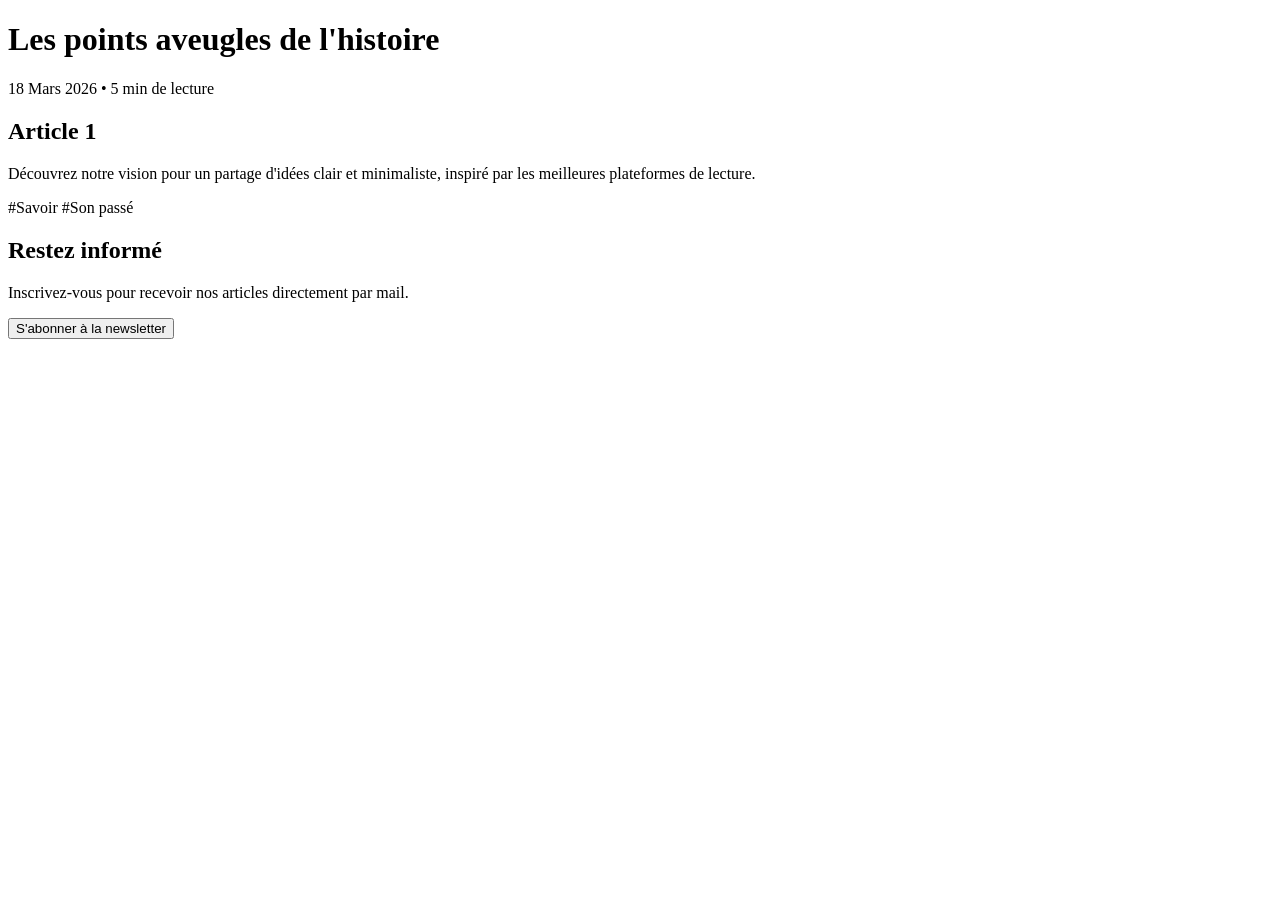
==== index.html @ 555a3b6e "Update index.html" ====
<!DOCTYPE html>
<html lang="fr">
<head>
    <meta charset="UTF-8">
    <meta name="viewport" content="width=device-width, initial-scale=1.0">
    <title>World Website | Blog & Newsletter</title>
    <link href="https://fonts.googleapis.com/css2?family=Lora:wght@400;700&family=Inter:wght@400;600&display=swap" rel="stylesheet">
    <link rel="stylesheet" href="style.css">
</head>
<body>

<header>
    <div class="container">
        <h1><a href="article-1.html" style="text-decoration: none; color: inherit;">Les points aveugles de l'histoire</a></h1>
    </div>
</header>

<main class="container">
    <article>
        <div class="meta">18 Mars 2026 • 5 min de lecture</div>
        <h1>Article 1</h1>
        <p class="excerpt">Découvrez notre vision pour un partage d'idées clair et minimaliste, inspiré par les meilleures plateformes de lecture.</p>
        <div class="meta">#Savoir #Son passé</div>
    </article>

    <section class="newsletter">
    <h2>Restez informé</h2>
    <p>Inscrivez-vous pour recevoir nos articles directement par mail.</p>
    <a href="https://worldwebsite.substack.com/" target="_blank">
        <button>S'abonner à la newsletter</button>
    </a>
</section>
</main>

</body>
</html>
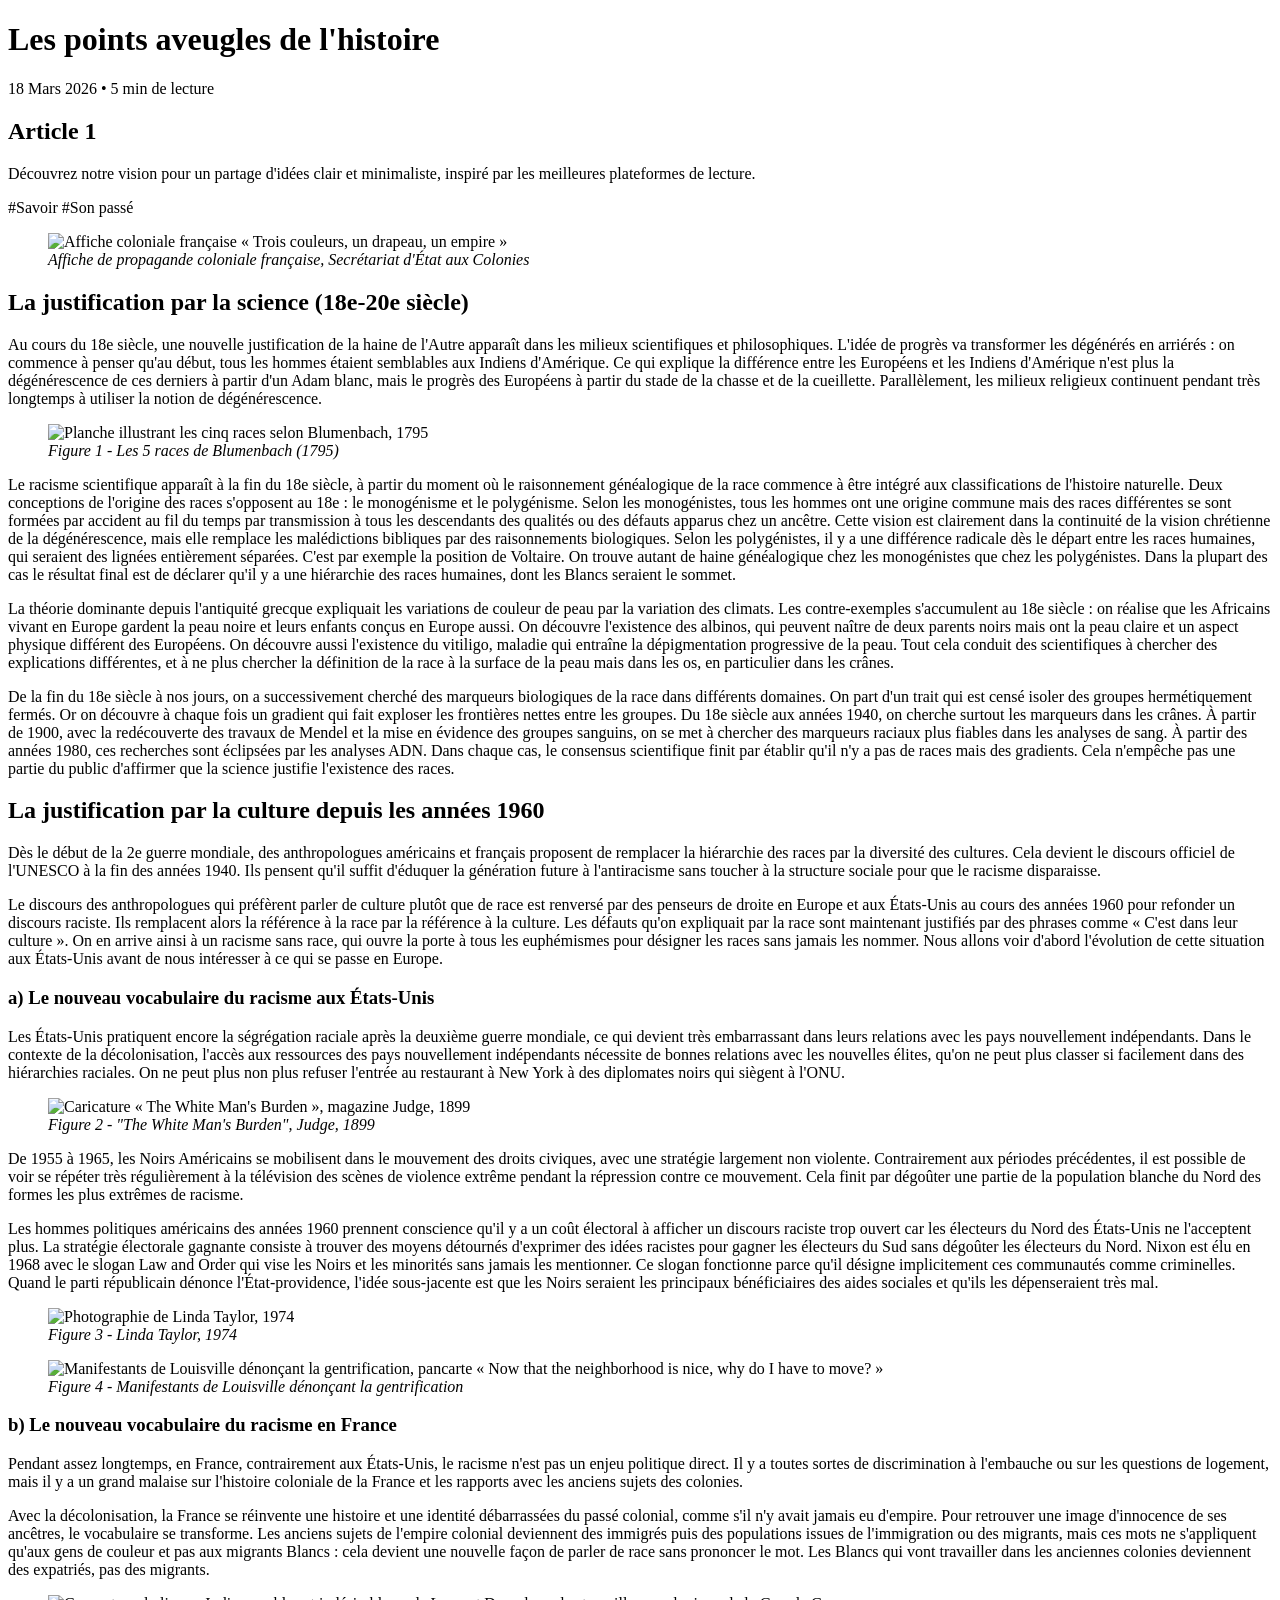
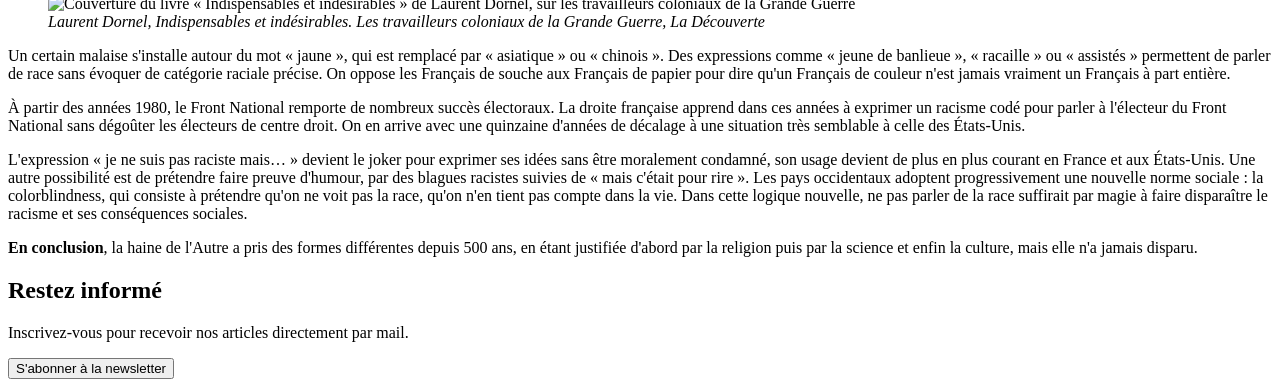
==== commit 05ece861: "Update index.html" ====
--- a/index.html
+++ b/index.html
@@ -8,21 +8,87 @@
     <link rel="stylesheet" href="style.css">
 </head>
 <body>
-
 <header>
     <div class="container">
         <h1><a href="article-1.html" style="text-decoration: none; color: inherit;">Les points aveugles de l'histoire</a></h1>
     </div>
 </header>
-
 <main class="container">
     <article>
         <div class="meta">18 Mars 2026 • 5 min de lecture</div>
         <h1>Article 1</h1>
         <p class="excerpt">Découvrez notre vision pour un partage d'idées clair et minimaliste, inspiré par les meilleures plateformes de lecture.</p>
         <div class="meta">#Savoir #Son passé</div>
+
+        <figure>
+            <img src="images/article1-poster-empire.jpg" alt="Affiche coloniale française « Trois couleurs, un drapeau, un empire »">
+            <figcaption><em>Affiche de propagande coloniale française, Secrétariat d'État aux Colonies</em></figcaption>
+        </figure>
+
+        <h2>La justification par la science (18e-20e siècle)</h2>
+
+        <p>Au cours du 18e siècle, une nouvelle justification de la haine de l'Autre apparaît dans les milieux scientifiques et philosophiques. L'idée de progrès va transformer les dégénérés en arriérés : on commence à penser qu'au début, tous les hommes étaient semblables aux Indiens d'Amérique. Ce qui explique la différence entre les Européens et les Indiens d'Amérique n'est plus la dégénérescence de ces derniers à partir d'un Adam blanc, mais le progrès des Européens à partir du stade de la chasse et de la cueillette. Parallèlement, les milieux religieux continuent pendant très longtemps à utiliser la notion de dégénérescence.</p>
+
+        <figure>
+            <img src="images/article1-blumenbach.jpg" alt="Planche illustrant les cinq races selon Blumenbach, 1795">
+            <figcaption><em>Figure 1 - Les 5 races de Blumenbach (1795)</em></figcaption>
+        </figure>
+
+        <p>Le racisme scientifique apparaît à la fin du 18e siècle, à partir du moment où le raisonnement généalogique de la race commence à être intégré aux classifications de l'histoire naturelle. Deux conceptions de l'origine des races s'opposent au 18e : le monogénisme et le polygénisme. Selon les monogénistes, tous les hommes ont une origine commune mais des races différentes se sont formées par accident au fil du temps par transmission à tous les descendants des qualités ou des défauts apparus chez un ancêtre. Cette vision est clairement dans la continuité de la vision chrétienne de la dégénérescence, mais elle remplace les malédictions bibliques par des raisonnements biologiques. Selon les polygénistes, il y a une différence radicale dès le départ entre les races humaines, qui seraient des lignées entièrement séparées. C'est par exemple la position de Voltaire. On trouve autant de haine généalogique chez les monogénistes que chez les polygénistes. Dans la plupart des cas le résultat final est de déclarer qu'il y a une hiérarchie des races humaines, dont les Blancs seraient le sommet.</p>
+
+        <p>La théorie dominante depuis l'antiquité grecque expliquait les variations de couleur de peau par la variation des climats. Les contre-exemples s'accumulent au 18e siècle : on réalise que les Africains vivant en Europe gardent la peau noire et leurs enfants conçus en Europe aussi. On découvre l'existence des albinos, qui peuvent naître de deux parents noirs mais ont la peau claire et un aspect physique différent des Européens. On découvre aussi l'existence du vitiligo, maladie qui entraîne la dépigmentation progressive de la peau. Tout cela conduit des scientifiques à chercher des explications différentes, et à ne plus chercher la définition de la race à la surface de la peau mais dans les os, en particulier dans les crânes.</p>
+
+        <p>De la fin du 18e siècle à nos jours, on a successivement cherché des marqueurs biologiques de la race dans différents domaines. On part d'un trait qui est censé isoler des groupes hermétiquement fermés. Or on découvre à chaque fois un gradient qui fait exploser les frontières nettes entre les groupes. Du 18e siècle aux années 1940, on cherche surtout les marqueurs dans les crânes. À partir de 1900, avec la redécouverte des travaux de Mendel et la mise en évidence des groupes sanguins, on se met à chercher des marqueurs raciaux plus fiables dans les analyses de sang. À partir des années 1980, ces recherches sont éclipsées par les analyses ADN. Dans chaque cas, le consensus scientifique finit par établir qu'il n'y a pas de races mais des gradients. Cela n'empêche pas une partie du public d'affirmer que la science justifie l'existence des races.</p>
+
+        <h2>La justification par la culture depuis les années 1960</h2>
+
+        <p>Dès le début de la 2e guerre mondiale, des anthropologues américains et français proposent de remplacer la hiérarchie des races par la diversité des cultures. Cela devient le discours officiel de l'UNESCO à la fin des années 1940. Ils pensent qu'il suffit d'éduquer la génération future à l'antiracisme sans toucher à la structure sociale pour que le racisme disparaisse.</p>
+
+        <p>Le discours des anthropologues qui préfèrent parler de culture plutôt que de race est renversé par des penseurs de droite en Europe et aux États-Unis au cours des années 1960 pour refonder un discours raciste. Ils remplacent alors la référence à la race par la référence à la culture. Les défauts qu'on expliquait par la race sont maintenant justifiés par des phrases comme « C'est dans leur culture ». On en arrive ainsi à un racisme sans race, qui ouvre la porte à tous les euphémismes pour désigner les races sans jamais les nommer. Nous allons voir d'abord l'évolution de cette situation aux États-Unis avant de nous intéresser à ce qui se passe en Europe.</p>
+
+        <h3>a) Le nouveau vocabulaire du racisme aux États-Unis</h3>
+
+        <p>Les États-Unis pratiquent encore la ségrégation raciale après la deuxième guerre mondiale, ce qui devient très embarrassant dans leurs relations avec les pays nouvellement indépendants. Dans le contexte de la décolonisation, l'accès aux ressources des pays nouvellement indépendants nécessite de bonnes relations avec les nouvelles élites, qu'on ne peut plus classer si facilement dans des hiérarchies raciales. On ne peut plus non plus refuser l'entrée au restaurant à New York à des diplomates noirs qui siègent à l'ONU.</p>
+
+        <figure>
+            <img src="images/article1-white-mans-burden.jpg" alt="Caricature « The White Man's Burden », magazine Judge, 1899">
+            <figcaption><em>Figure 2 - "The White Man's Burden", Judge, 1899</em></figcaption>
+        </figure>
+
+        <p>De 1955 à 1965, les Noirs Américains se mobilisent dans le mouvement des droits civiques, avec une stratégie largement non violente. Contrairement aux périodes précédentes, il est possible de voir se répéter très régulièrement à la télévision des scènes de violence extrême pendant la répression contre ce mouvement. Cela finit par dégoûter une partie de la population blanche du Nord des formes les plus extrêmes de racisme.</p>
+
+        <p>Les hommes politiques américains des années 1960 prennent conscience qu'il y a un coût électoral à afficher un discours raciste trop ouvert car les électeurs du Nord des États-Unis ne l'acceptent plus. La stratégie électorale gagnante consiste à trouver des moyens détournés d'exprimer des idées racistes pour gagner les électeurs du Sud sans dégoûter les électeurs du Nord. Nixon est élu en 1968 avec le slogan Law and Order qui vise les Noirs et les minorités sans jamais les mentionner. Ce slogan fonctionne parce qu'il désigne implicitement ces communautés comme criminelles. Quand le parti républicain dénonce l'État-providence, l'idée sous-jacente est que les Noirs seraient les principaux bénéficiaires des aides sociales et qu'ils les dépenseraient très mal.</p>
+
+        <figure>
+            <img src="images/article1-linda-taylor.jpg" alt="Photographie de Linda Taylor, 1974">
+            <figcaption><em>Figure 3 - Linda Taylor, 1974</em></figcaption>
+        </figure>
+
+        <figure>
+            <img src="images/article1-louisville-gentrification.jpg" alt="Manifestants de Louisville dénonçant la gentrification, pancarte « Now that the neighborhood is nice, why do I have to move? »">
+            <figcaption><em>Figure 4 - Manifestants de Louisville dénonçant la gentrification</em></figcaption>
+        </figure>
+
+        <h3>b) Le nouveau vocabulaire du racisme en France</h3>
+
+        <p>Pendant assez longtemps, en France, contrairement aux États-Unis, le racisme n'est pas un enjeu politique direct. Il y a toutes sortes de discrimination à l'embauche ou sur les questions de logement, mais il y a un grand malaise sur l'histoire coloniale de la France et les rapports avec les anciens sujets des colonies.</p>
+
+        <p>Avec la décolonisation, la France se réinvente une histoire et une identité débarrassées du passé colonial, comme s'il n'y avait jamais eu d'empire. Pour retrouver une image d'innocence de ses ancêtres, le vocabulaire se transforme. Les anciens sujets de l'empire colonial deviennent des immigrés puis des populations issues de l'immigration ou des migrants, mais ces mots ne s'appliquent qu'aux gens de couleur et pas aux migrants Blancs : cela devient une nouvelle façon de parler de race sans prononcer le mot. Les Blancs qui vont travailler dans les anciennes colonies deviennent des expatriés, pas des migrants.</p>
+
+        <figure>
+            <img src="images/article1-dornel-indispensables.jpg" alt="Couverture du livre « Indispensables et indésirables » de Laurent Dornel, sur les travailleurs coloniaux de la Grande Guerre">
+            <figcaption><em>Laurent Dornel, <em>Indispensables et indésirables. Les travailleurs coloniaux de la Grande Guerre</em>, La Découverte</em></figcaption>
+        </figure>
+
+        <p>Un certain malaise s'installe autour du mot « jaune », qui est remplacé par « asiatique » ou « chinois ». Des expressions comme « jeune de banlieue », « racaille » ou « assistés » permettent de parler de race sans évoquer de catégorie raciale précise. On oppose les Français de souche aux Français de papier pour dire qu'un Français de couleur n'est jamais vraiment un Français à part entière.</p>
+
+        <p>À partir des années 1980, le Front National remporte de nombreux succès électoraux. La droite française apprend dans ces années à exprimer un racisme codé pour parler à l'électeur du Front National sans dégoûter les électeurs de centre droit. On en arrive avec une quinzaine d'années de décalage à une situation très semblable à celle des États-Unis.</p>
+
+        <p>L'expression « je ne suis pas raciste mais… » devient le joker pour exprimer ses idées sans être moralement condamné, son usage devient de plus en plus courant en France et aux États-Unis. Une autre possibilité est de prétendre faire preuve d'humour, par des blagues racistes suivies de « mais c'était pour rire ». Les pays occidentaux adoptent progressivement une nouvelle norme sociale : la colorblindness, qui consiste à prétendre qu'on ne voit pas la race, qu'on n'en tient pas compte dans la vie. Dans cette logique nouvelle, ne pas parler de la race suffirait par magie à faire disparaître le racisme et ses conséquences sociales.</p>
+
+        <p><strong>En conclusion</strong>, la haine de l'Autre a pris des formes différentes depuis 500 ans, en étant justifiée d'abord par la religion puis par la science et enfin la culture, mais elle n'a jamais disparu.</p>
+
     </article>
-
     <section class="newsletter">
     <h2>Restez informé</h2>
     <p>Inscrivez-vous pour recevoir nos articles directement par mail.</p>
@@ -31,6 +97,5 @@
     </a>
 </section>
 </main>
-
 </body>
 </html>
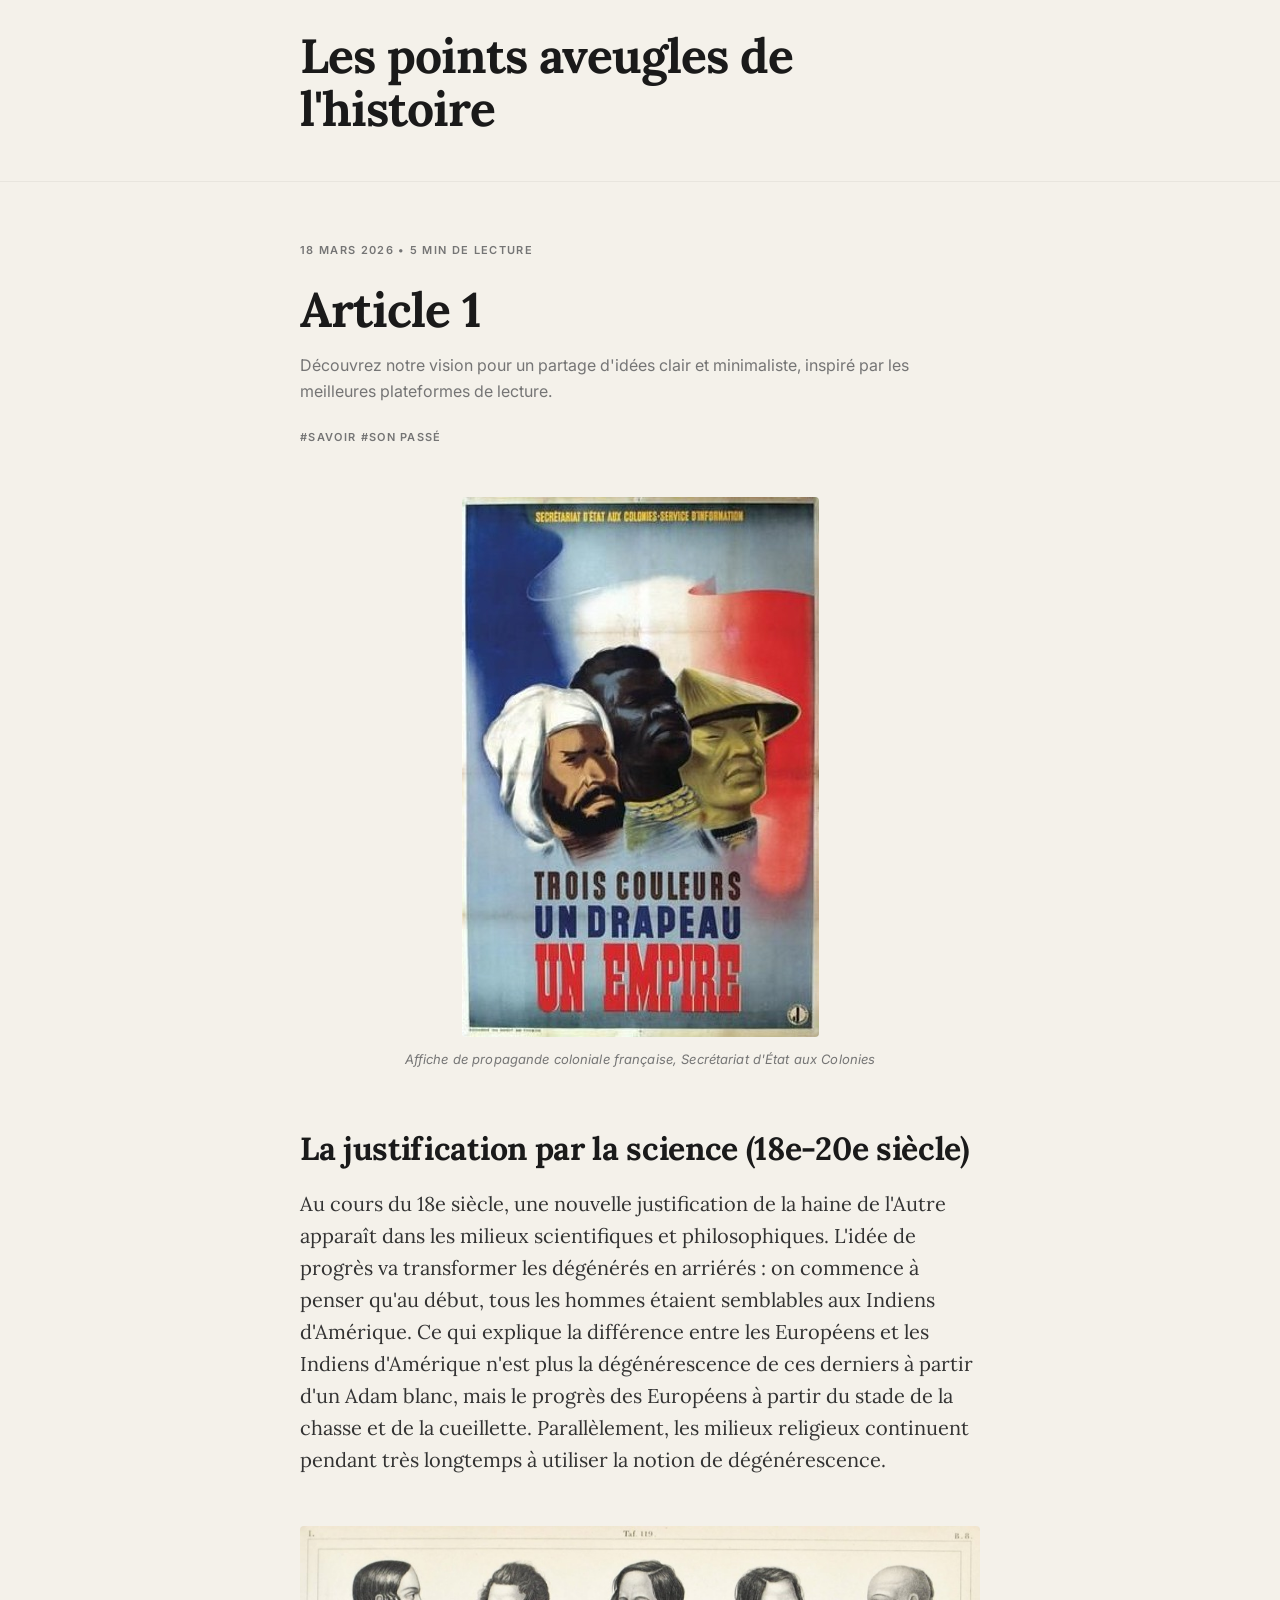
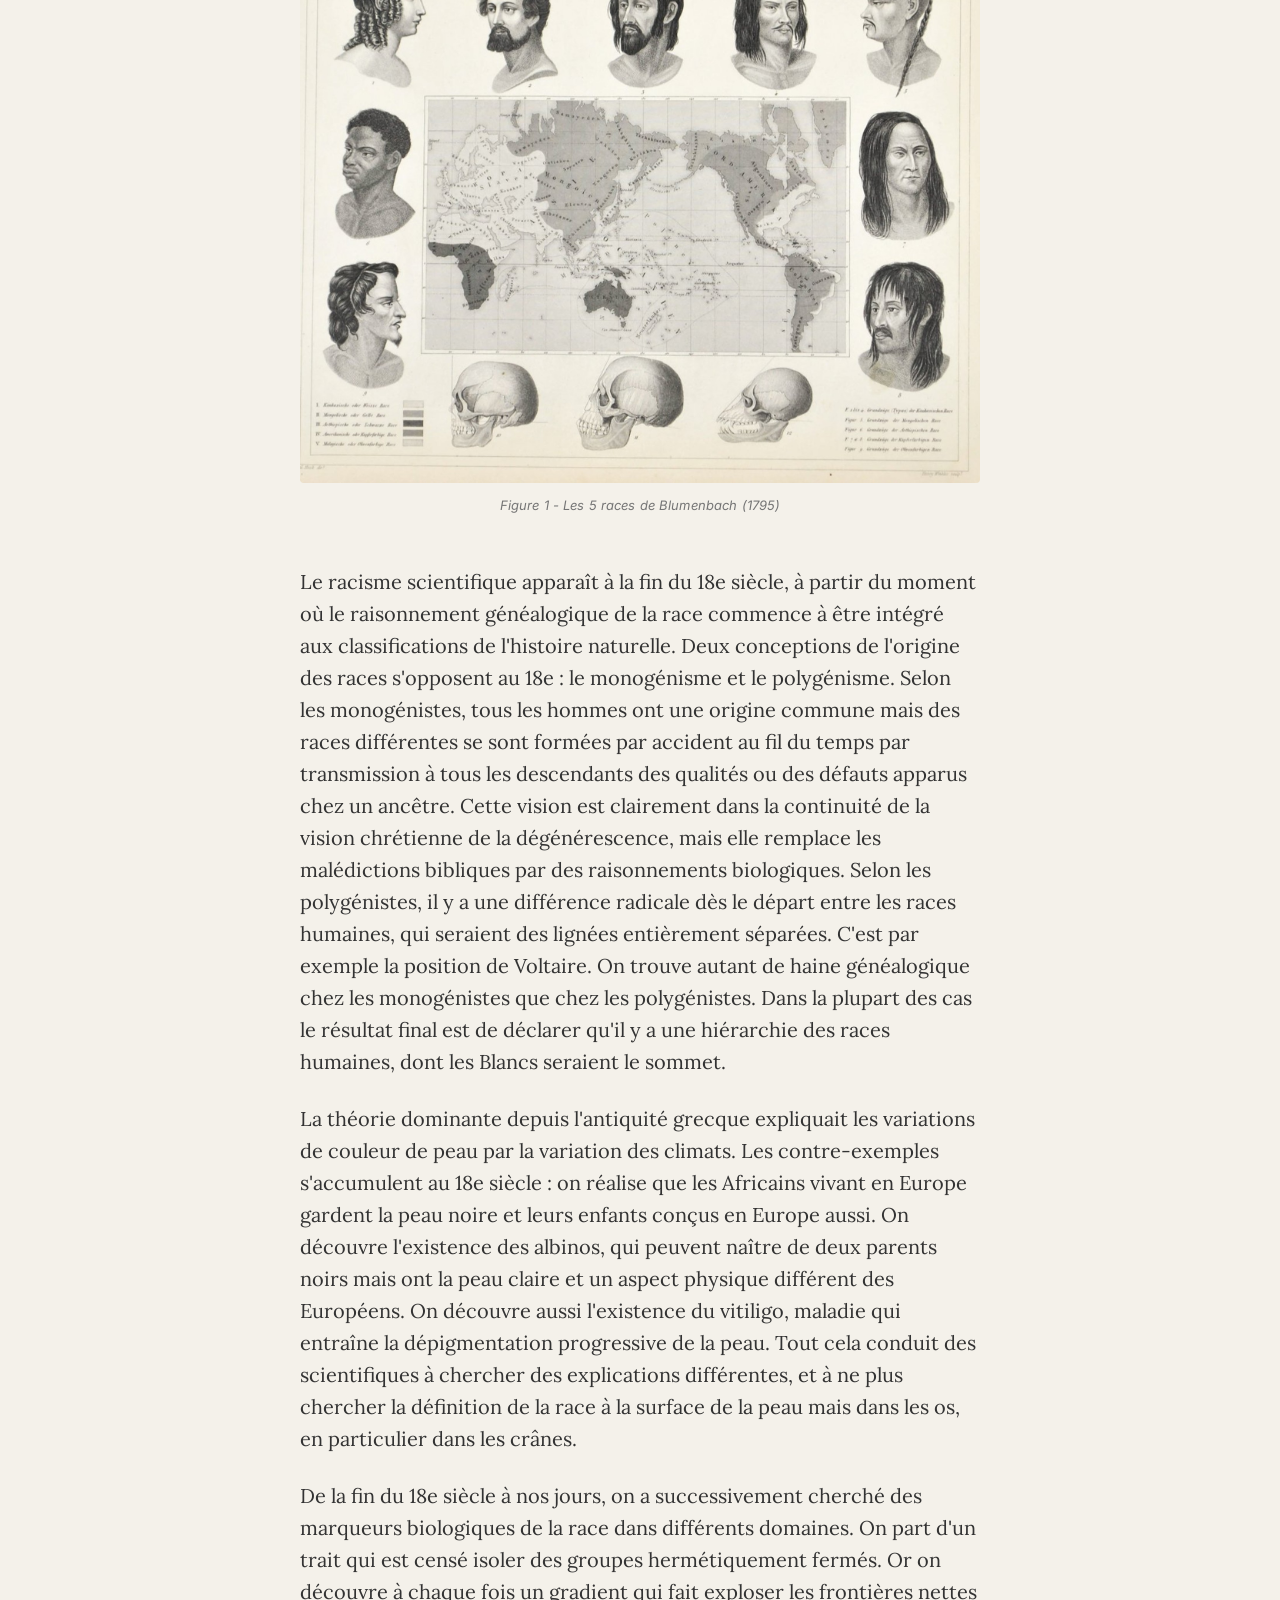
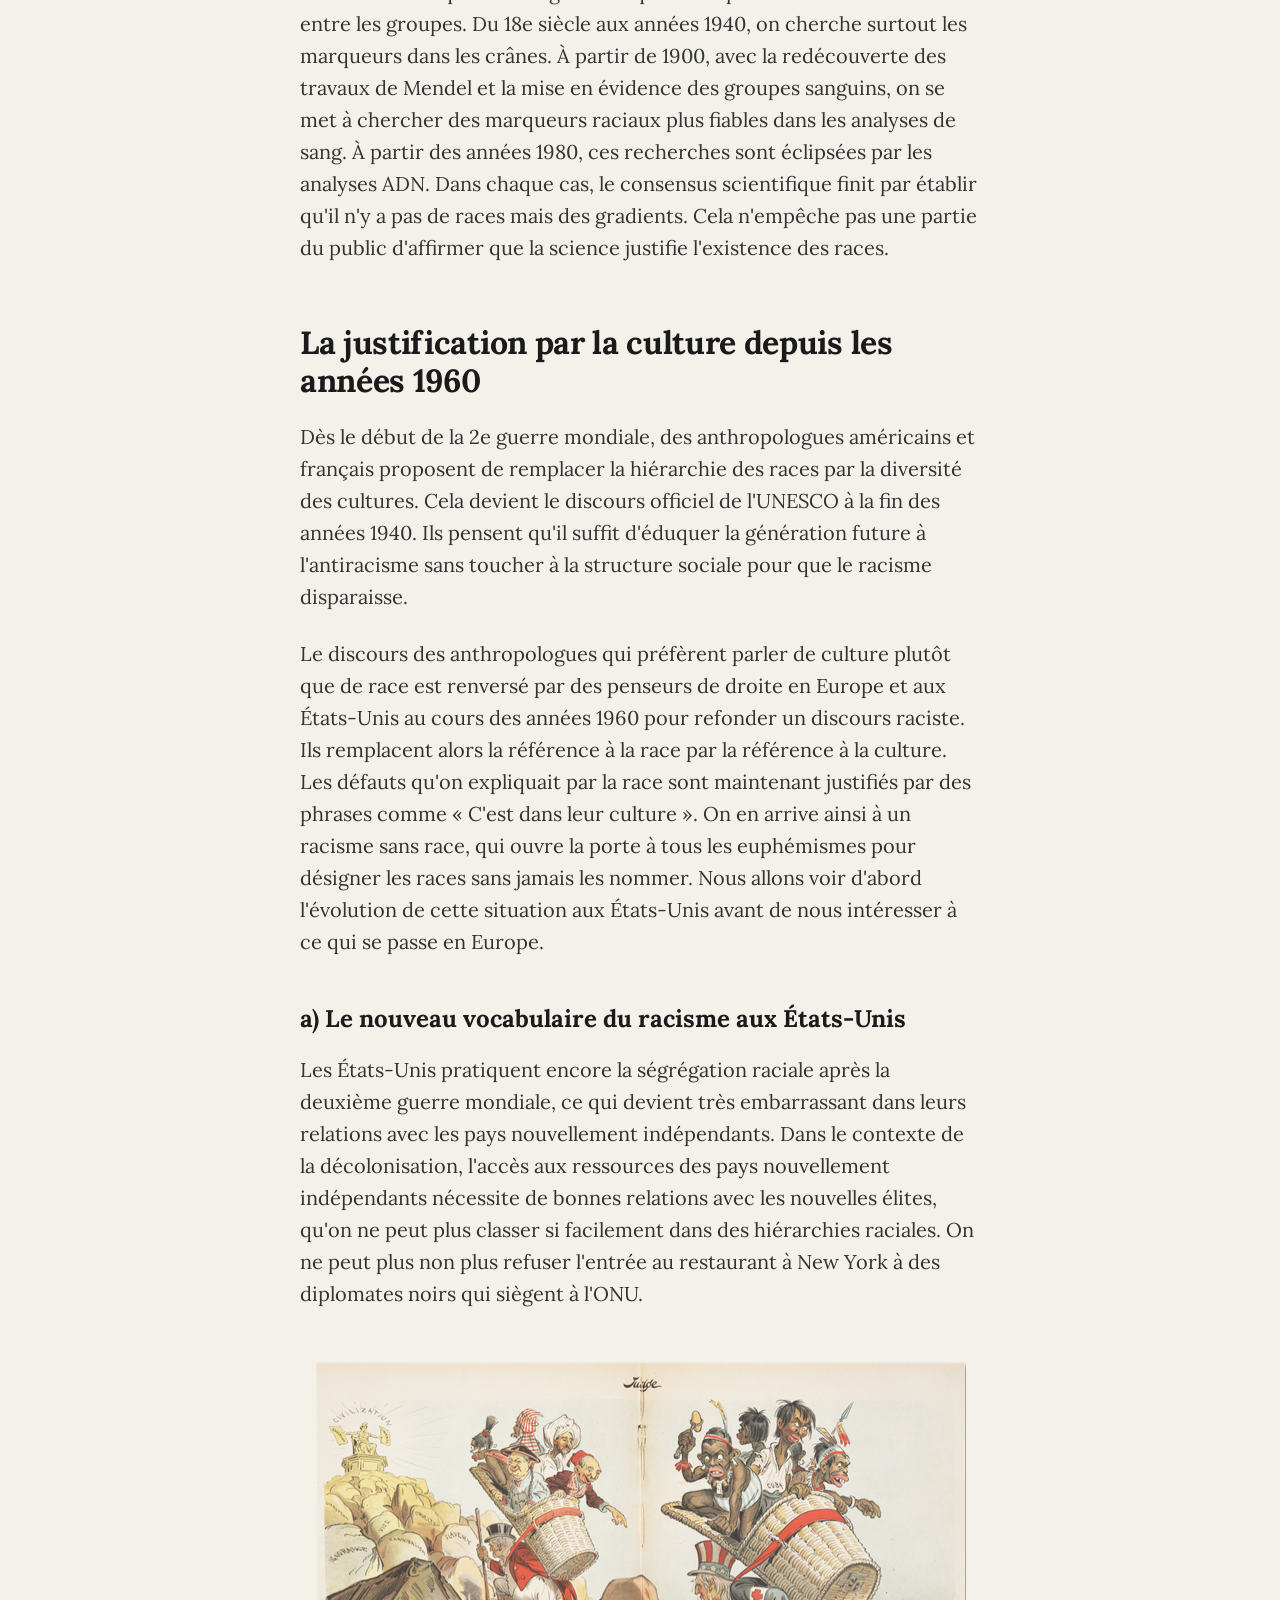
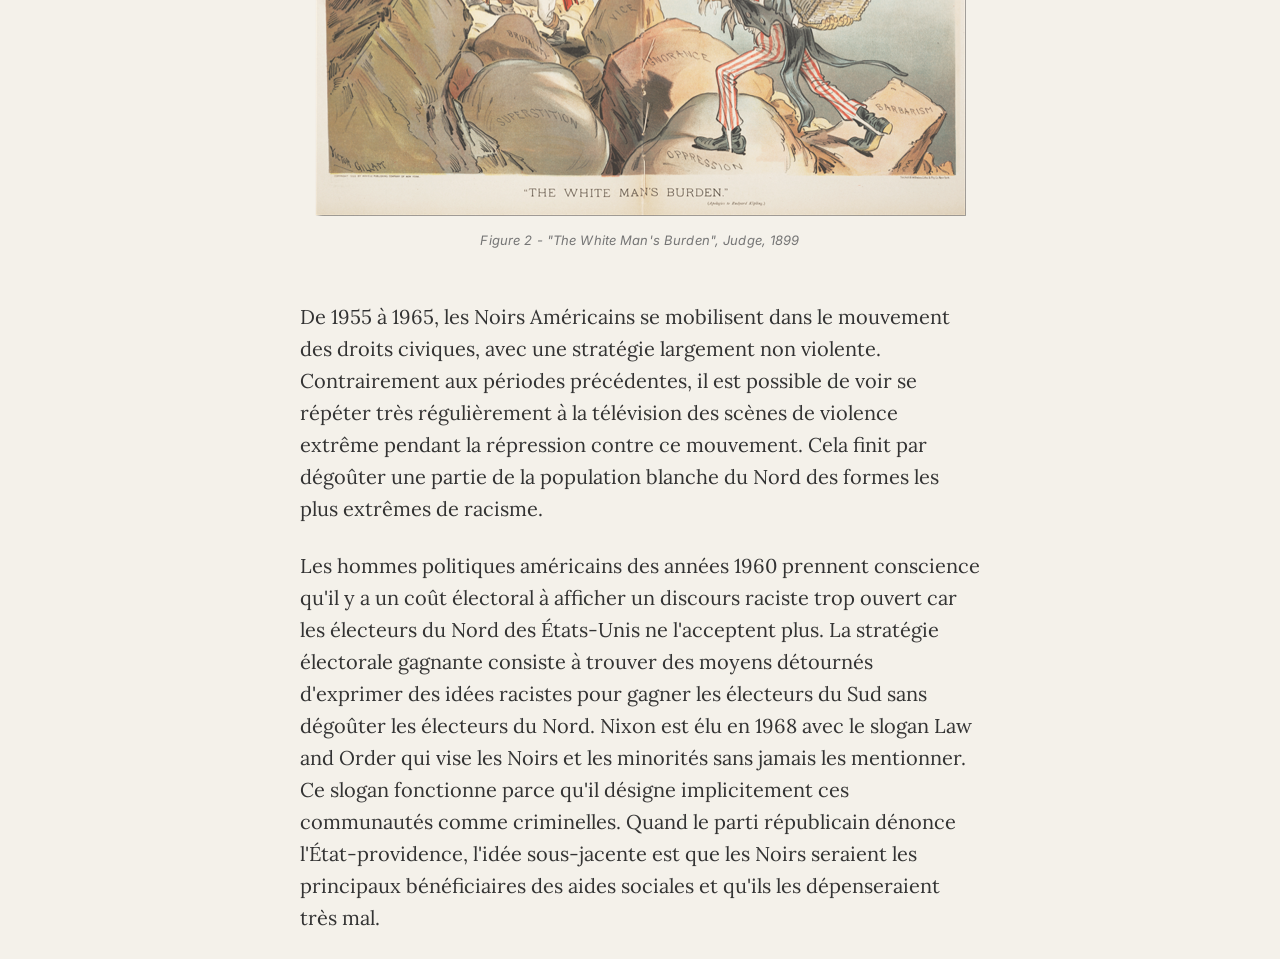
==== commit 76236c5c: "Update image sources and remove unused sections" ====
--- a/index.html
+++ b/index.html
@@ -21,7 +21,7 @@
         <div class="meta">#Savoir #Son passé</div>
 
         <figure>
-            <img src="images/article1-poster-empire.jpg" alt="Affiche coloniale française « Trois couleurs, un drapeau, un empire »">
+            <img src="Image11.jpg" alt="Affiche coloniale française « Trois couleurs, un drapeau, un empire »">
             <figcaption><em>Affiche de propagande coloniale française, Secrétariat d'État aux Colonies</em></figcaption>
         </figure>
 
@@ -30,7 +30,7 @@
         <p>Au cours du 18e siècle, une nouvelle justification de la haine de l'Autre apparaît dans les milieux scientifiques et philosophiques. L'idée de progrès va transformer les dégénérés en arriérés : on commence à penser qu'au début, tous les hommes étaient semblables aux Indiens d'Amérique. Ce qui explique la différence entre les Européens et les Indiens d'Amérique n'est plus la dégénérescence de ces derniers à partir d'un Adam blanc, mais le progrès des Européens à partir du stade de la chasse et de la cueillette. Parallèlement, les milieux religieux continuent pendant très longtemps à utiliser la notion de dégénérescence.</p>
 
         <figure>
-            <img src="images/article1-blumenbach.jpg" alt="Planche illustrant les cinq races selon Blumenbach, 1795">
+            <img src="Image59.jpg" alt="Planche illustrant les cinq races selon Blumenbach, 1795">
             <figcaption><em>Figure 1 - Les 5 races de Blumenbach (1795)</em></figcaption>
         </figure>
 
@@ -51,51 +51,10 @@
         <p>Les États-Unis pratiquent encore la ségrégation raciale après la deuxième guerre mondiale, ce qui devient très embarrassant dans leurs relations avec les pays nouvellement indépendants. Dans le contexte de la décolonisation, l'accès aux ressources des pays nouvellement indépendants nécessite de bonnes relations avec les nouvelles élites, qu'on ne peut plus classer si facilement dans des hiérarchies raciales. On ne peut plus non plus refuser l'entrée au restaurant à New York à des diplomates noirs qui siègent à l'ONU.</p>
 
         <figure>
-            <img src="images/article1-white-mans-burden.jpg" alt="Caricature « The White Man's Burden », magazine Judge, 1899">
+            <img src="Image54.png" alt="Caricature « The White Man's Burden », magazine Judge, 1899">
             <figcaption><em>Figure 2 - "The White Man's Burden", Judge, 1899</em></figcaption>
         </figure>
 
         <p>De 1955 à 1965, les Noirs Américains se mobilisent dans le mouvement des droits civiques, avec une stratégie largement non violente. Contrairement aux périodes précédentes, il est possible de voir se répéter très régulièrement à la télévision des scènes de violence extrême pendant la répression contre ce mouvement. Cela finit par dégoûter une partie de la population blanche du Nord des formes les plus extrêmes de racisme.</p>
 
         <p>Les hommes politiques américains des années 1960 prennent conscience qu'il y a un coût électoral à afficher un discours raciste trop ouvert car les électeurs du Nord des États-Unis ne l'acceptent plus. La stratégie électorale gagnante consiste à trouver des moyens détournés d'exprimer des idées racistes pour gagner les électeurs du Sud sans dégoûter les électeurs du Nord. Nixon est élu en 1968 avec le slogan Law and Order qui vise les Noirs et les minorités sans jamais les mentionner. Ce slogan fonctionne parce qu'il désigne implicitement ces communautés comme criminelles. Quand le parti républicain dénonce l'État-providence, l'idée sous-jacente est que les Noirs seraient les principaux bénéficiaires des aides sociales et qu'ils les dépenseraient très mal.</p>
-
-        <figure>
-            <img src="images/article1-linda-taylor.jpg" alt="Photographie de Linda Taylor, 1974">
-            <figcaption><em>Figure 3 - Linda Taylor, 1974</em></figcaption>
-        </figure>
-
-        <figure>
-            <img src="images/article1-louisville-gentrification.jpg" alt="Manifestants de Louisville dénonçant la gentrification, pancarte « Now that the neighborhood is nice, why do I have to move? »">
-            <figcaption><em>Figure 4 - Manifestants de Louisville dénonçant la gentrification</em></figcaption>
-        </figure>
-
-        <h3>b) Le nouveau vocabulaire du racisme en France</h3>
-
-        <p>Pendant assez longtemps, en France, contrairement aux États-Unis, le racisme n'est pas un enjeu politique direct. Il y a toutes sortes de discrimination à l'embauche ou sur les questions de logement, mais il y a un grand malaise sur l'histoire coloniale de la France et les rapports avec les anciens sujets des colonies.</p>
-
-        <p>Avec la décolonisation, la France se réinvente une histoire et une identité débarrassées du passé colonial, comme s'il n'y avait jamais eu d'empire. Pour retrouver une image d'innocence de ses ancêtres, le vocabulaire se transforme. Les anciens sujets de l'empire colonial deviennent des immigrés puis des populations issues de l'immigration ou des migrants, mais ces mots ne s'appliquent qu'aux gens de couleur et pas aux migrants Blancs : cela devient une nouvelle façon de parler de race sans prononcer le mot. Les Blancs qui vont travailler dans les anciennes colonies deviennent des expatriés, pas des migrants.</p>
-
-        <figure>
-            <img src="images/article1-dornel-indispensables.jpg" alt="Couverture du livre « Indispensables et indésirables » de Laurent Dornel, sur les travailleurs coloniaux de la Grande Guerre">
-            <figcaption><em>Laurent Dornel, <em>Indispensables et indésirables. Les travailleurs coloniaux de la Grande Guerre</em>, La Découverte</em></figcaption>
-        </figure>
-
-        <p>Un certain malaise s'installe autour du mot « jaune », qui est remplacé par « asiatique » ou « chinois ». Des expressions comme « jeune de banlieue », « racaille » ou « assistés » permettent de parler de race sans évoquer de catégorie raciale précise. On oppose les Français de souche aux Français de papier pour dire qu'un Français de couleur n'est jamais vraiment un Français à part entière.</p>
-
-        <p>À partir des années 1980, le Front National remporte de nombreux succès électoraux. La droite française apprend dans ces années à exprimer un racisme codé pour parler à l'électeur du Front National sans dégoûter les électeurs de centre droit. On en arrive avec une quinzaine d'années de décalage à une situation très semblable à celle des États-Unis.</p>
-
-        <p>L'expression « je ne suis pas raciste mais… » devient le joker pour exprimer ses idées sans être moralement condamné, son usage devient de plus en plus courant en France et aux États-Unis. Une autre possibilité est de prétendre faire preuve d'humour, par des blagues racistes suivies de « mais c'était pour rire ». Les pays occidentaux adoptent progressivement une nouvelle norme sociale : la colorblindness, qui consiste à prétendre qu'on ne voit pas la race, qu'on n'en tient pas compte dans la vie. Dans cette logique nouvelle, ne pas parler de la race suffirait par magie à faire disparaître le racisme et ses conséquences sociales.</p>
-
-        <p><strong>En conclusion</strong>, la haine de l'Autre a pris des formes différentes depuis 500 ans, en étant justifiée d'abord par la religion puis par la science et enfin la culture, mais elle n'a jamais disparu.</p>
-
-    </article>
-    <section class="newsletter">
-    <h2>Restez informé</h2>
-    <p>Inscrivez-vous pour recevoir nos articles directement par mail.</p>
-    <a href="https://worldwebsite.substack.com/" target="_blank">
-        <button>S'abonner à la newsletter</button>
-    </a>
-</section>
-</main>
-</body>
-</html>
--- a/style.css
+++ b/style.css
@@ -0,0 +1,188 @@
+/* 1. Variables globales */
+:root { 
+    --main-color: #1a1a1a; 
+    --text-color: #292929; 
+    --gray: #757575; 
+    --bg-color: #f4f1ea; /* Ton beige pastel historique */
+}
+/* 2. Base de la page */
+body { 
+    font-family: 'Inter', sans-serif; 
+    color: var(--text-color); 
+    background-color: var(--bg-color); 
+    margin: 0; 
+    line-height: 1.6; 
+    -webkit-font-smoothing: antialiased; /* Rend la police plus fine sur Mac/iOS */
+}
+.container { 
+    max-width: 680px; 
+    margin: 0 auto; 
+    padding: 0 20px; 
+}
+/* 3. Header & Navigation */
+header { 
+    padding: 30px 0; 
+    border-bottom: 1px solid rgba(0,0,0,0.05); 
+    margin-bottom: 60px; 
+}
+.logo { 
+    font-family: 'Inter', sans-serif;
+    font-weight: 800; 
+    text-transform: lowercase; 
+    letter-spacing: -1px;
+    text-decoration: none;
+    color: var(--main-color);
+    font-size: 22px;
+}
+/* 4. Typographie des articles */
+h1 { 
+    font-family: 'Lora', serif; 
+    font-size: 48px; 
+    letter-spacing: -0.02em; 
+    line-height: 1.1;
+    margin-top: 0;
+    margin-bottom: 15px;
+    color: var(--main-color);
+}
+.meta { 
+    text-transform: uppercase; 
+    letter-spacing: 0.12em; 
+    font-size: 11px; 
+    font-weight: 600;
+    color: var(--gray);
+    margin-bottom: 25px;
+}
+.post-content p {
+    font-family: 'Lora', serif;
+    font-size: 20px;
+    margin-bottom: 25px;
+    color: #333;
+}
+/* 5. Éléments interactifs & Newsletter */
+.newsletter { 
+    background: #ffffff; 
+    padding: 60px; 
+    border-radius: 4px; 
+    margin: 80px 0; 
+    border: 1px solid rgba(0,0,0,0.05);
+    box-shadow: 0 20px 40px rgba(0,0,0,0.02);
+    text-align: center;
+}
+input[type="email"] { 
+    padding: 12px 15px; 
+    width: 60%; 
+    border: 1px solid #ddd; 
+    border-radius: 4px; 
+    margin-bottom: 10px;
+    font-family: 'Inter', sans-serif;
+}
+button { 
+    background: var(--main-color); 
+    color: white;
+    padding: 12px 28px; 
+    border-radius: 25px; 
+    font-weight: 600;
+    border: none;
+    cursor: pointer;
+    transition: all 0.2s ease;
+}
+button:hover {
+    background: #000;
+    transform: scale(1.05); /* Petit effet de zoom au survol */
+}
+hr {
+    border: 0;
+    border-top: 1px solid rgba(0,0,0,0.1);
+    margin: 60px 0;
+}
+
+/* 6. Figures et images d'article */
+figure {
+    margin: 50px 0;
+    text-align: center;
+}
+figure img {
+    max-width: 100%;
+    height: auto;
+    border-radius: 4px;
+    display: block;
+    margin: 0 auto;
+}
+figcaption {
+    font-family: 'Inter', sans-serif;
+    font-size: 13px;
+    color: var(--gray);
+    margin-top: 12px;
+    font-style: italic;
+    letter-spacing: 0.01em;
+}
+
+/* 7. Titres de section dans l'article */
+h2 {
+    font-family: 'Lora', serif;
+    font-size: 32px;
+    letter-spacing: -0.01em;
+    line-height: 1.2;
+    margin-top: 60px;
+    margin-bottom: 20px;
+    color: var(--main-color);
+}
+h3 {
+    font-family: 'Lora', serif;
+    font-size: 24px;
+    line-height: 1.3;
+    margin-top: 45px;
+    margin-bottom: 18px;
+    color: var(--main-color);
+}
+
+/* 8. Paragraphes de l'article (hors .post-content) */
+article p {
+    font-family: 'Lora', serif;
+    font-size: 20px;
+    margin-bottom: 25px;
+    color: #333;
+}
+article .excerpt {
+    font-family: 'Inter', sans-serif;
+    font-size: 16px;
+    color: var(--gray);
+    margin-bottom: 25px;
+}
+
+/* 9. Responsive - Mobile */
+@media (max-width: 600px) {
+    h1 {
+        font-size: 32px;
+    }
+    h2 {
+        font-size: 24px;
+        margin-top: 40px;
+    }
+    h3 {
+        font-size: 20px;
+        margin-top: 32px;
+    }
+    article p,
+    .post-content p {
+        font-size: 17px;
+    }
+    .container {
+        padding: 0 16px;
+    }
+    .newsletter {
+        padding: 30px 20px;
+        margin: 50px 0;
+    }
+    input[type="email"] {
+        width: 100%;
+        box-sizing: border-box;
+    }
+    figure {
+        margin: 35px 0;
+    }
+    figcaption {
+        font-size: 12px;
+        padding: 0 8px;
+    }
+}
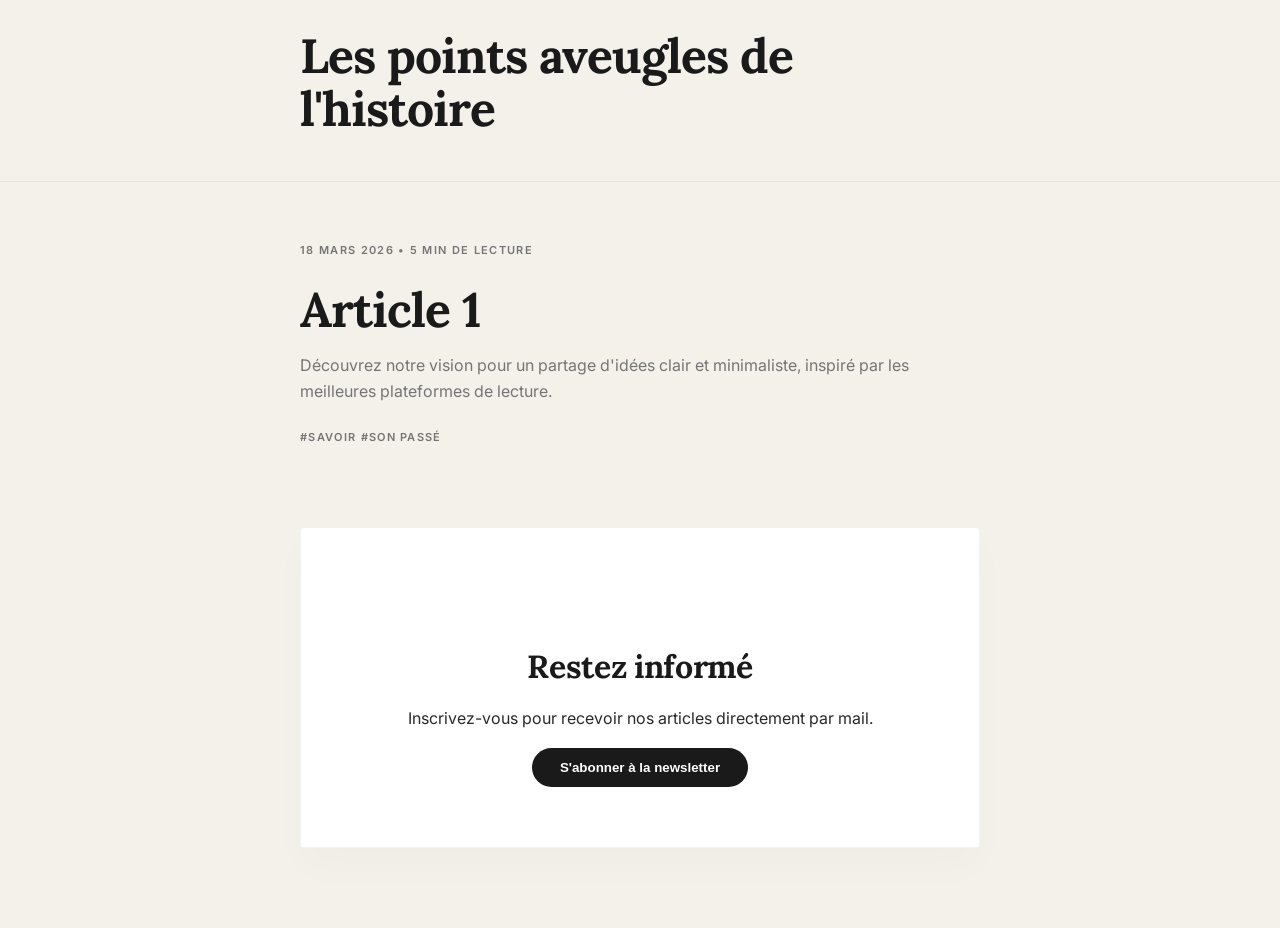
==== commit 98bd26cb: "Refactor index.html to include newsletter section Removed the figure section and added a newsletter " ====
--- a/index.html
+++ b/index.html
@@ -8,53 +8,29 @@
     <link rel="stylesheet" href="style.css">
 </head>
 <body>
+
 <header>
     <div class="container">
         <h1><a href="article-1.html" style="text-decoration: none; color: inherit;">Les points aveugles de l'histoire</a></h1>
     </div>
 </header>
+
 <main class="container">
     <article>
         <div class="meta">18 Mars 2026 • 5 min de lecture</div>
         <h1>Article 1</h1>
         <p class="excerpt">Découvrez notre vision pour un partage d'idées clair et minimaliste, inspiré par les meilleures plateformes de lecture.</p>
         <div class="meta">#Savoir #Son passé</div>
+    </article>
 
-        <figure>
-            <img src="Image11.jpg" alt="Affiche coloniale française « Trois couleurs, un drapeau, un empire »">
-            <figcaption><em>Affiche de propagande coloniale française, Secrétariat d'État aux Colonies</em></figcaption>
-        </figure>
+    <section class="newsletter">
+    <h2>Restez informé</h2>
+    <p>Inscrivez-vous pour recevoir nos articles directement par mail.</p>
+    <a href="https://worldwebsite.substack.com/" target="_blank">
+        <button>S'abonner à la newsletter</button>
+    </a>
+</section>
+</main>
 
-        <h2>La justification par la science (18e-20e siècle)</h2>
-
-        <p>Au cours du 18e siècle, une nouvelle justification de la haine de l'Autre apparaît dans les milieux scientifiques et philosophiques. L'idée de progrès va transformer les dégénérés en arriérés : on commence à penser qu'au début, tous les hommes étaient semblables aux Indiens d'Amérique. Ce qui explique la différence entre les Européens et les Indiens d'Amérique n'est plus la dégénérescence de ces derniers à partir d'un Adam blanc, mais le progrès des Européens à partir du stade de la chasse et de la cueillette. Parallèlement, les milieux religieux continuent pendant très longtemps à utiliser la notion de dégénérescence.</p>
-
-        <figure>
-            <img src="Image59.jpg" alt="Planche illustrant les cinq races selon Blumenbach, 1795">
-            <figcaption><em>Figure 1 - Les 5 races de Blumenbach (1795)</em></figcaption>
-        </figure>
-
-        <p>Le racisme scientifique apparaît à la fin du 18e siècle, à partir du moment où le raisonnement généalogique de la race commence à être intégré aux classifications de l'histoire naturelle. Deux conceptions de l'origine des races s'opposent au 18e : le monogénisme et le polygénisme. Selon les monogénistes, tous les hommes ont une origine commune mais des races différentes se sont formées par accident au fil du temps par transmission à tous les descendants des qualités ou des défauts apparus chez un ancêtre. Cette vision est clairement dans la continuité de la vision chrétienne de la dégénérescence, mais elle remplace les malédictions bibliques par des raisonnements biologiques. Selon les polygénistes, il y a une différence radicale dès le départ entre les races humaines, qui seraient des lignées entièrement séparées. C'est par exemple la position de Voltaire. On trouve autant de haine généalogique chez les monogénistes que chez les polygénistes. Dans la plupart des cas le résultat final est de déclarer qu'il y a une hiérarchie des races humaines, dont les Blancs seraient le sommet.</p>
-
-        <p>La théorie dominante depuis l'antiquité grecque expliquait les variations de couleur de peau par la variation des climats. Les contre-exemples s'accumulent au 18e siècle : on réalise que les Africains vivant en Europe gardent la peau noire et leurs enfants conçus en Europe aussi. On découvre l'existence des albinos, qui peuvent naître de deux parents noirs mais ont la peau claire et un aspect physique différent des Européens. On découvre aussi l'existence du vitiligo, maladie qui entraîne la dépigmentation progressive de la peau. Tout cela conduit des scientifiques à chercher des explications différentes, et à ne plus chercher la définition de la race à la surface de la peau mais dans les os, en particulier dans les crânes.</p>
-
-        <p>De la fin du 18e siècle à nos jours, on a successivement cherché des marqueurs biologiques de la race dans différents domaines. On part d'un trait qui est censé isoler des groupes hermétiquement fermés. Or on découvre à chaque fois un gradient qui fait exploser les frontières nettes entre les groupes. Du 18e siècle aux années 1940, on cherche surtout les marqueurs dans les crânes. À partir de 1900, avec la redécouverte des travaux de Mendel et la mise en évidence des groupes sanguins, on se met à chercher des marqueurs raciaux plus fiables dans les analyses de sang. À partir des années 1980, ces recherches sont éclipsées par les analyses ADN. Dans chaque cas, le consensus scientifique finit par établir qu'il n'y a pas de races mais des gradients. Cela n'empêche pas une partie du public d'affirmer que la science justifie l'existence des races.</p>
-
-        <h2>La justification par la culture depuis les années 1960</h2>
-
-        <p>Dès le début de la 2e guerre mondiale, des anthropologues américains et français proposent de remplacer la hiérarchie des races par la diversité des cultures. Cela devient le discours officiel de l'UNESCO à la fin des années 1940. Ils pensent qu'il suffit d'éduquer la génération future à l'antiracisme sans toucher à la structure sociale pour que le racisme disparaisse.</p>
-
-        <p>Le discours des anthropologues qui préfèrent parler de culture plutôt que de race est renversé par des penseurs de droite en Europe et aux États-Unis au cours des années 1960 pour refonder un discours raciste. Ils remplacent alors la référence à la race par la référence à la culture. Les défauts qu'on expliquait par la race sont maintenant justifiés par des phrases comme « C'est dans leur culture ». On en arrive ainsi à un racisme sans race, qui ouvre la porte à tous les euphémismes pour désigner les races sans jamais les nommer. Nous allons voir d'abord l'évolution de cette situation aux États-Unis avant de nous intéresser à ce qui se passe en Europe.</p>
-
-        <h3>a) Le nouveau vocabulaire du racisme aux États-Unis</h3>
-
-        <p>Les États-Unis pratiquent encore la ségrégation raciale après la deuxième guerre mondiale, ce qui devient très embarrassant dans leurs relations avec les pays nouvellement indépendants. Dans le contexte de la décolonisation, l'accès aux ressources des pays nouvellement indépendants nécessite de bonnes relations avec les nouvelles élites, qu'on ne peut plus classer si facilement dans des hiérarchies raciales. On ne peut plus non plus refuser l'entrée au restaurant à New York à des diplomates noirs qui siègent à l'ONU.</p>
-
-        <figure>
-            <img src="Image54.png" alt="Caricature « The White Man's Burden », magazine Judge, 1899">
-            <figcaption><em>Figure 2 - "The White Man's Burden", Judge, 1899</em></figcaption>
-        </figure>
-
-        <p>De 1955 à 1965, les Noirs Américains se mobilisent dans le mouvement des droits civiques, avec une stratégie largement non violente. Contrairement aux périodes précédentes, il est possible de voir se répéter très régulièrement à la télévision des scènes de violence extrême pendant la répression contre ce mouvement. Cela finit par dégoûter une partie de la population blanche du Nord des formes les plus extrêmes de racisme.</p>
-
-        <p>Les hommes politiques américains des années 1960 prennent conscience qu'il y a un coût électoral à afficher un discours raciste trop ouvert car les électeurs du Nord des États-Unis ne l'acceptent plus. La stratégie électorale gagnante consiste à trouver des moyens détournés d'exprimer des idées racistes pour gagner les électeurs du Sud sans dégoûter les électeurs du Nord. Nixon est élu en 1968 avec le slogan Law and Order qui vise les Noirs et les minorités sans jamais les mentionner. Ce slogan fonctionne parce qu'il désigne implicitement ces communautés comme criminelles. Quand le parti républicain dénonce l'État-providence, l'idée sous-jacente est que les Noirs seraient les principaux bénéficiaires des aides sociales et qu'ils les dépenseraient très mal.</p>
+</body>
+</html>
--- a/style.css
+++ b/style.css
@@ -185,4 +185,25 @@
         font-size: 12px;
         padding: 0 8px;
     }
-}
+    .figure-row {
+        flex-direction: column;
+    }
+}
+
+/* 10. Figures côte à côte */
+.figure-row {
+    display: flex;
+    gap: 20px;
+    margin: 50px 0;
+    flex-wrap: wrap;
+}
+.figure-row figure {
+    flex: 1;
+    min-width: 200px;
+    margin: 0;
+}
+.figure-row img {
+    max-height: 280px;
+    width: auto;
+    margin: 0 auto;
+}
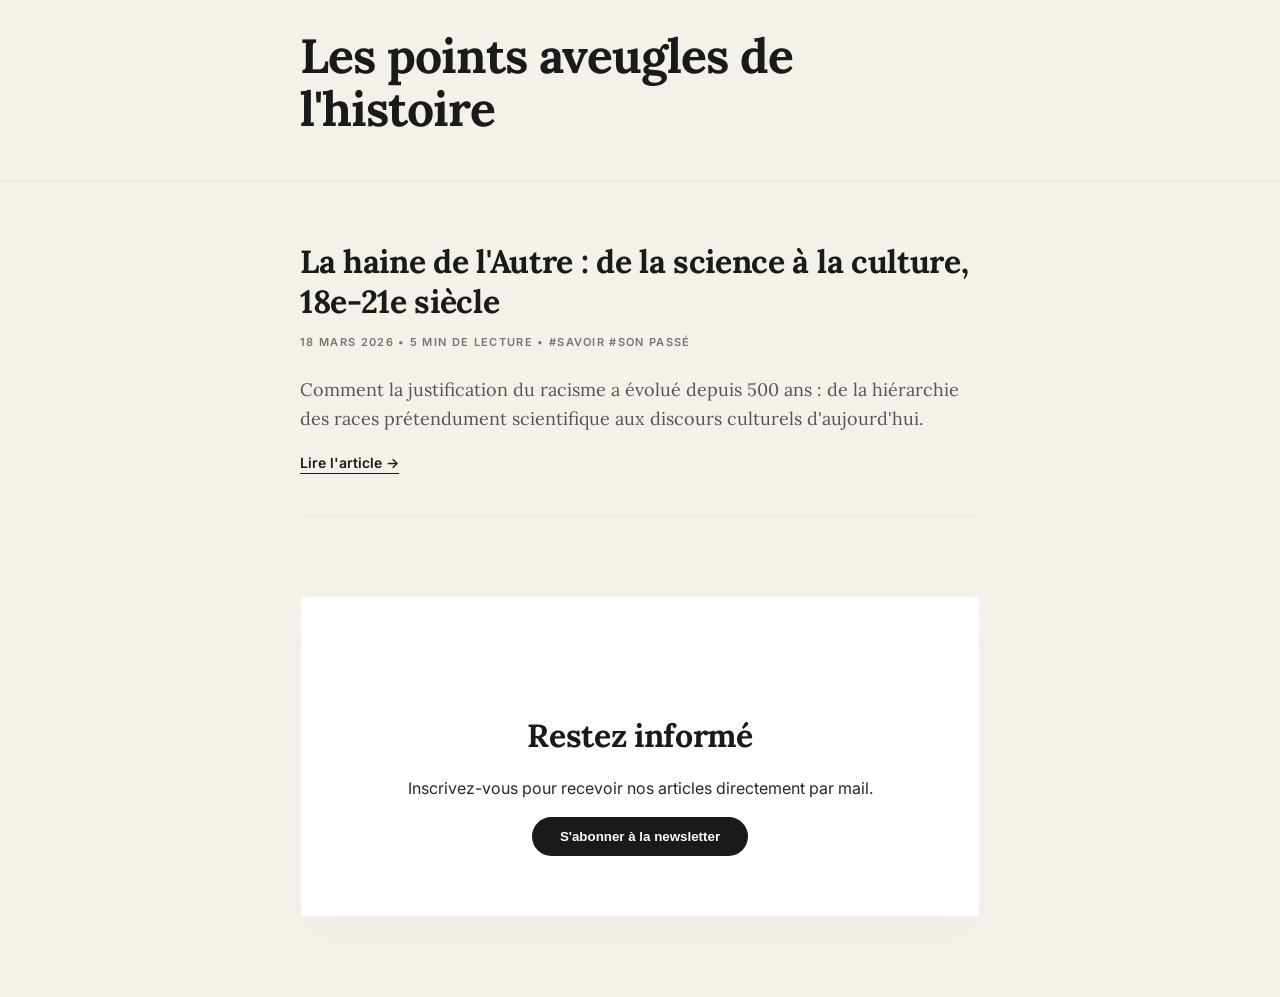
==== commit 2928b93c: "Update title and article section in index.html" ====
--- a/index.html
+++ b/index.html
@@ -3,34 +3,35 @@
 <head>
     <meta charset="UTF-8">
     <meta name="viewport" content="width=device-width, initial-scale=1.0">
-    <title>World Website | Blog & Newsletter</title>
+    <title>Les points aveugles de l'histoire</title>
     <link href="https://fonts.googleapis.com/css2?family=Lora:wght@400;700&family=Inter:wght@400;600&display=swap" rel="stylesheet">
     <link rel="stylesheet" href="style.css">
 </head>
 <body>
-
 <header>
     <div class="container">
-        <h1><a href="article-1.html" style="text-decoration: none; color: inherit;">Les points aveugles de l'histoire</a></h1>
+        <h1><a href="index.html" style="text-decoration: none; color: inherit;">Les points aveugles de l'histoire</a></h1>
     </div>
 </header>
+<main class="container">
 
-<main class="container">
-    <article>
-        <div class="meta">18 Mars 2026 • 5 min de lecture</div>
-        <h1>Article 1</h1>
-        <p class="excerpt">Découvrez notre vision pour un partage d'idées clair et minimaliste, inspiré par les meilleures plateformes de lecture.</p>
-        <div class="meta">#Savoir #Son passé</div>
+    <article class="post-preview">
+        <a href="article-1.html" class="post-link">
+            <h2 class="post-title">La haine de l'Autre : de la science à la culture, 18e-21e siècle</h2>
+        </a>
+        <div class="meta">18 Mars 2026 • 5 min de lecture • #Savoir #Son passé</div>
+        <p class="excerpt">Comment la justification du racisme a évolué depuis 500 ans : de la hiérarchie des races prétendument scientifique aux discours culturels d'aujourd'hui.</p>
+        <a href="article-1.html" class="read-more">Lire l'article →</a>
     </article>
 
     <section class="newsletter">
-    <h2>Restez informé</h2>
-    <p>Inscrivez-vous pour recevoir nos articles directement par mail.</p>
-    <a href="https://worldwebsite.substack.com/" target="_blank">
-        <button>S'abonner à la newsletter</button>
-    </a>
-</section>
+        <h2>Restez informé</h2>
+        <p>Inscrivez-vous pour recevoir nos articles directement par mail.</p>
+        <a href="https://worldwebsite.substack.com/" target="_blank">
+            <button>S'abonner à la newsletter</button>
+        </a>
+    </section>
+
 </main>
-
 </body>
 </html>
--- a/style.css
+++ b/style.css
@@ -207,3 +207,43 @@
     width: auto;
     margin: 0 auto;
 }
+/* 11. Aperçu d'article (page d'accueil) */
+.post-preview {
+    margin-bottom: 50px;
+    padding-bottom: 40px;
+    border-bottom: 1px solid rgba(0,0,0,0.05);
+}
+.post-link {
+    text-decoration: none;
+    color: inherit;
+}
+.post-title {
+    font-family: 'Lora', serif;
+    font-size: 32px;
+    line-height: 1.25;
+    margin-bottom: 12px;
+    color: var(--main-color);
+    transition: color 0.2s ease;
+}
+.post-link:hover .post-title {
+    color: var(--gray);
+}
+.post-preview .excerpt {
+    font-family: 'Lora', serif;
+    font-size: 18px;
+    color: #555;
+    margin-bottom: 16px;
+}
+.read-more {
+    font-family: 'Inter', sans-serif;
+    font-size: 14px;
+    font-weight: 600;
+    color: var(--main-color);
+    text-decoration: none;
+    border-bottom: 1px solid var(--main-color);
+    padding-bottom: 2px;
+}
+.read-more:hover {
+    color: var(--gray);
+    border-color: var(--gray);
+}
